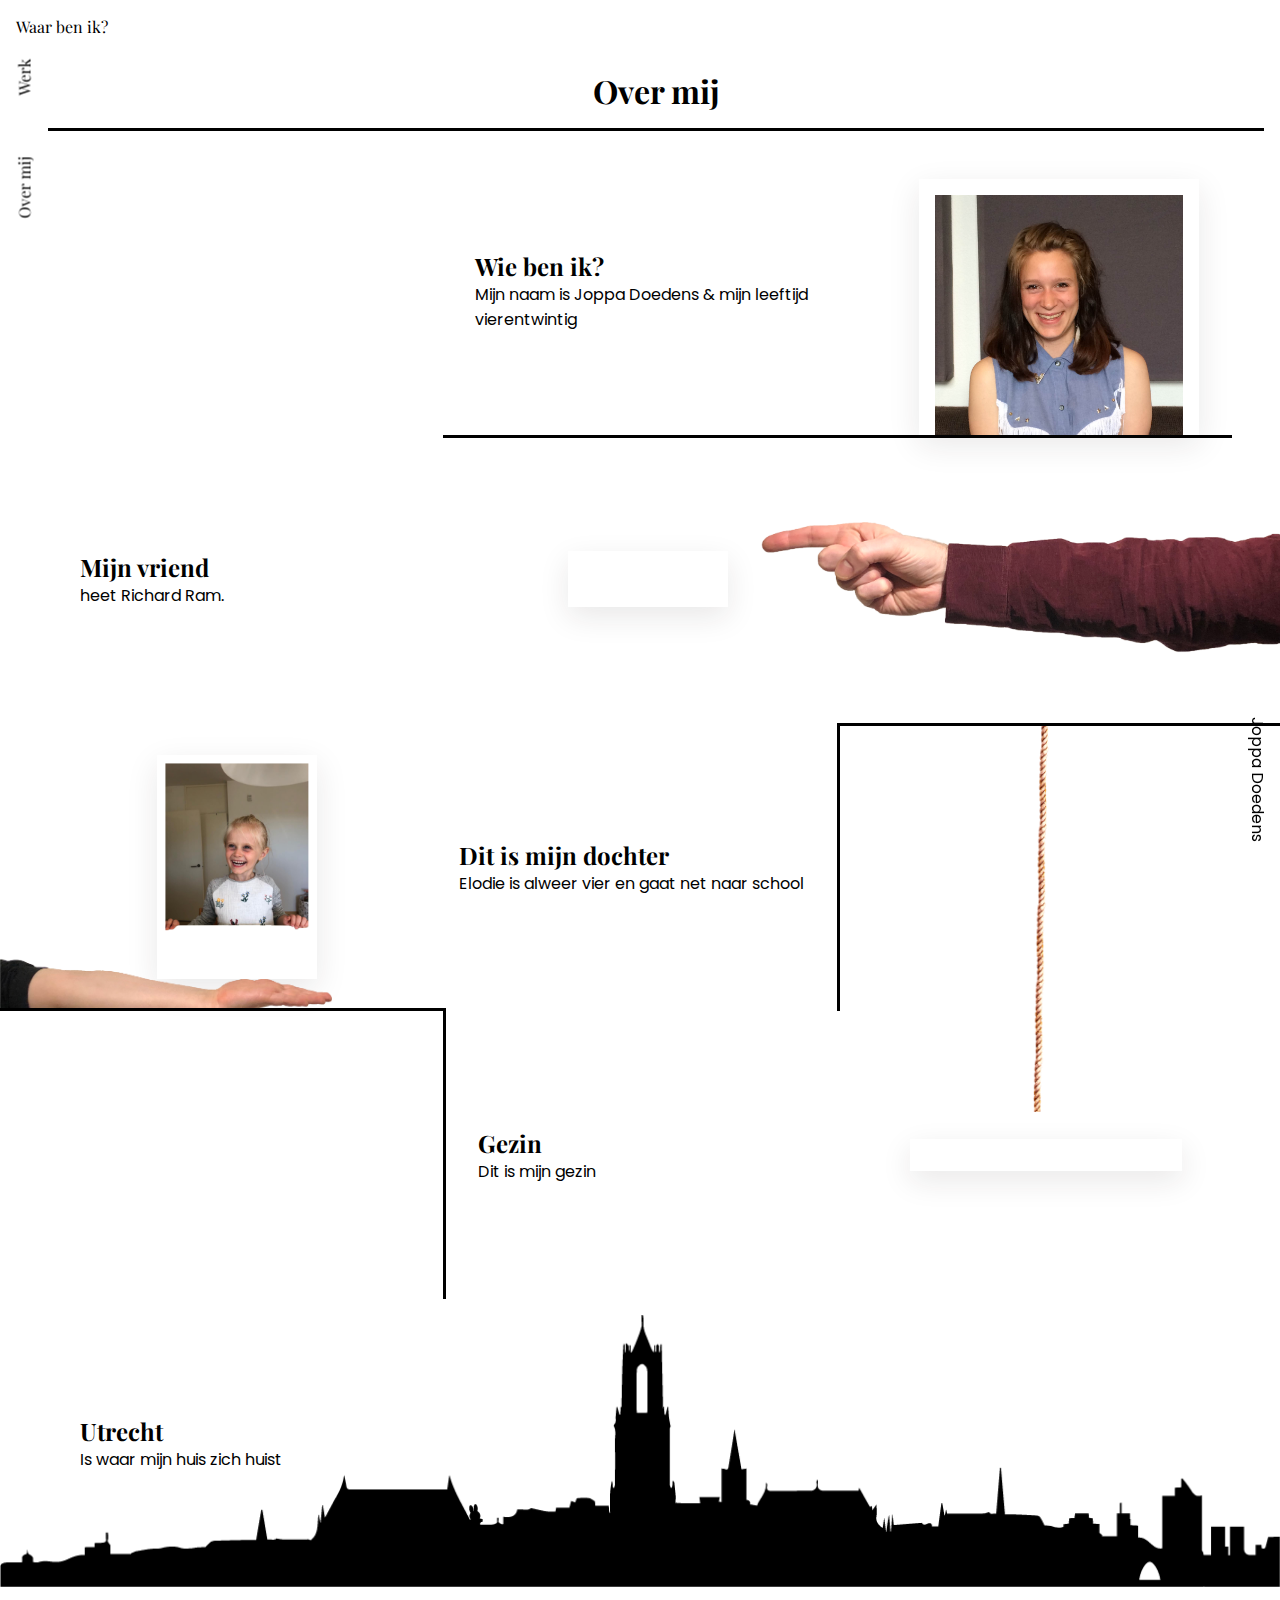
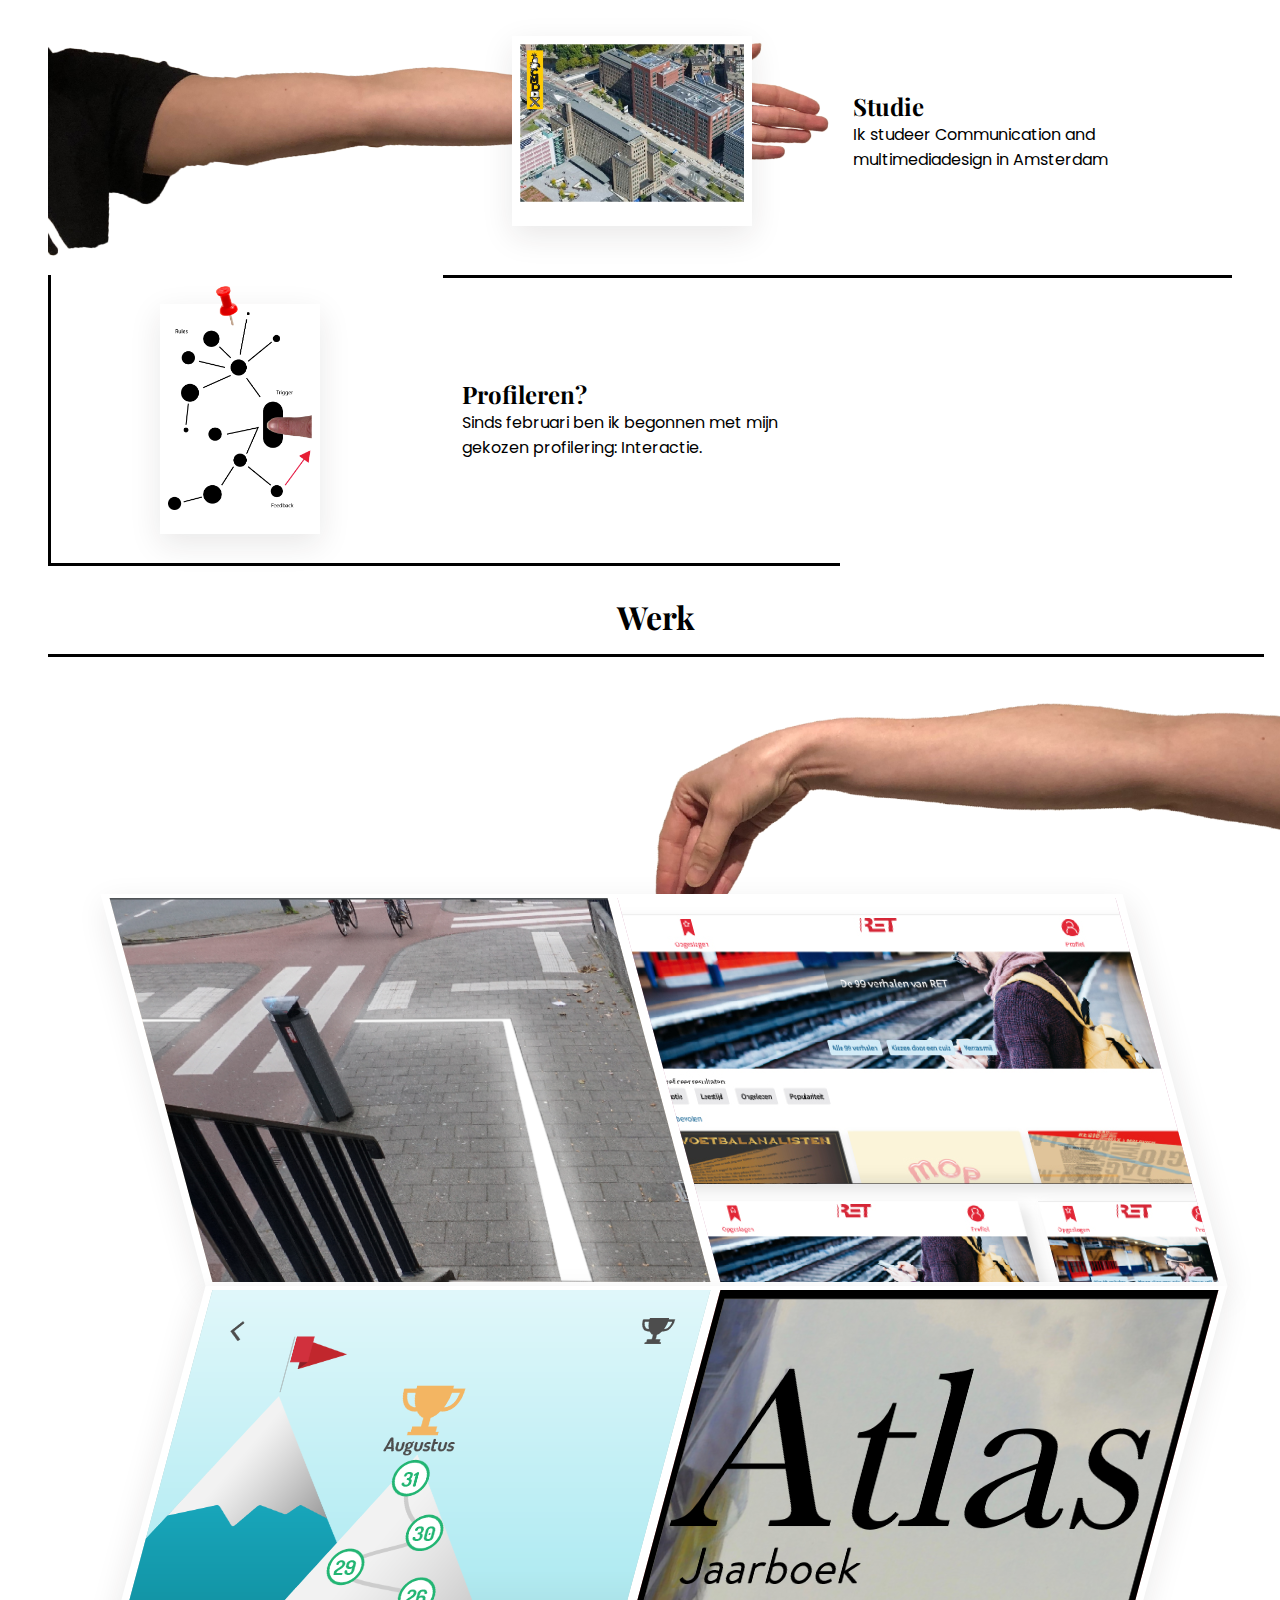
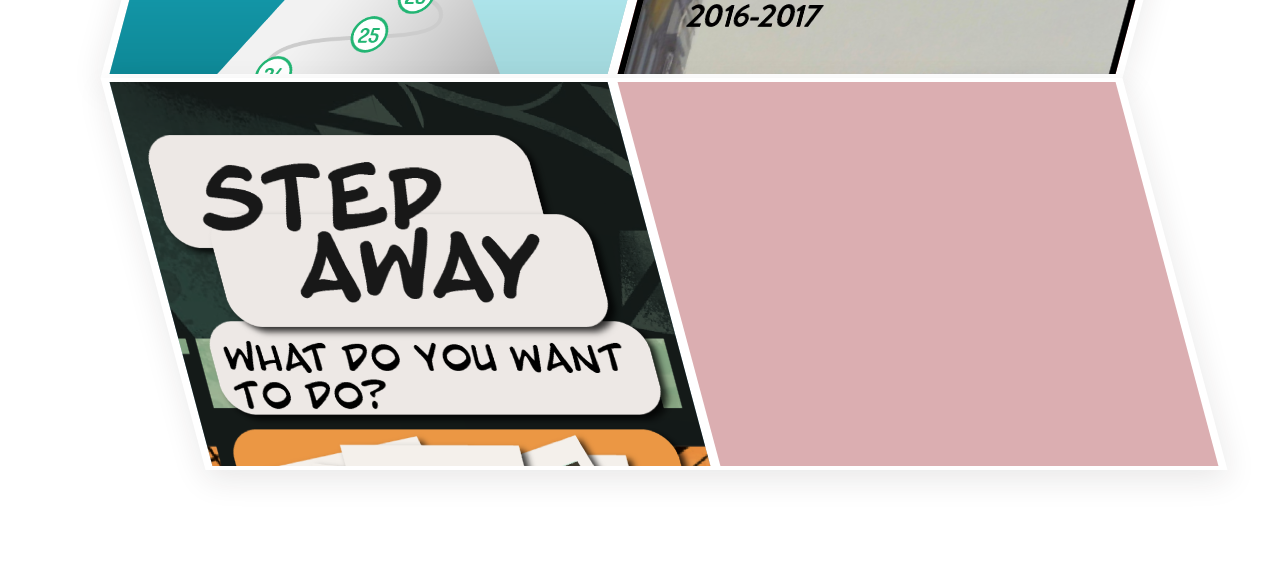
==== index.html @ a38662e9 "Initial commit" ====
<!DOCTYPE html>
<html lang="en">
<head>
  <meta charset="UTF-8">
  <meta name="viewport" content="width=device-width, initial-scale=1.0">
  <meta http-equiv="X-UA-Compatible" content="ie=edge">
  <title>Joppa Doedens</title>
  <link rel="stylesheet" href="styles/index.css">
  <link href="https://fonts.googleapis.com/css?family=Playfair+Display|Poppins" rel="stylesheet">
  <link rel="shortcut icon" type="image/png" href="images/favicon.png"/>
</head>

<!-- --------------------------------------------------------------------------- -->

<body>
<header>
<section>
  <ul>
    <li>Waar ben ik?</li>
    <li>Op de portefoliowebsite van Joppa Doedens</li>
  </ul>
  </section>

  <nav>
  <ul>
    <li><a href="#overmijdeel">Over mij</a></li>
    <li><a href="#werkdeel">Werk</a></li>
  </ul>
  </nav>

  <aside class="JoppaDoedens">
    <p>Joppa Doedens</p>
  </aside>
</header>

<!-- --------------------------------------------------------------------------- -->

<main>
<h1 id="overmijdeel">Over mij</h1>
<section>
<article class="Joppa">
  <header>
  <h2>Wie ben ik?</h2>
<p>Mijn naam is Joppa Doedens & mijn leeftijd vierentwintig</p>
  </header>

<footer>
<img src="images/Joppa Doedens Foto1.jpg" alt="">
</footer>
</article>

<article class="Vriend">
  <header>
  <h2>Mijn vriend</h2>
<p>heet Richard Ram.</p>
  </header>
  <footer>
<img src="images/Richard.JPG" alt="">
</footer>
</article>

<article class="Kind">
  <header>
  <h2>Dit is mijn dochter</h2>
<p>Elodie is alweer vier en gaat net naar school</p>
  </header>
  <footer>
<img src="images/Elodie.png" alt="">
</footer>
</article>

<article class="Gezin">
  <header>
  <h2>Gezin</h2>
<p>Dit is mijn gezin</p>
  </header>
  <footer>
<img id="gezinfoto" src="images/Gezin.JPG" alt="">
</footer>
</article>

<article class="Plaats">
  <header>
  <h2>Utrecht</h2>
<p>Is waar mijn huis zich huist</p>
  </header>
</article>

<article class="Studie">
  <header>
  <h2>Studie</h2>
<p>Ik studeer Communication and multimediadesign in Amsterdam</p>
  </header>
<footer>
<img src="images/HVA.jpg" alt="">
</footer>
</article>

<article class="Profilering">
  <header>
  <h2>Profileren?</h2>
<p>Sinds februari ben ik begonnen met mijn gekozen profilering: Interactie.</p>
</header>
<footer>
<img src="images/Interactie1.png" alt="">
</footer>
</article>


<div id="HandVriend" class="achtergrondafbeelding">
</div>

<div id="HandKind" class="achtergrondafbeelding">
</div>

<div id="TouwMetBordje" class="achtergrondafbeelding">
</div>

<div id="Skyline" class="achtergrondafbeelding">
</div>

<div id="HandStudie" class="achtergrondafbeelding">
</div>

<div id="PunaiseProfilering" class="achtergrondafbeelding">
</div>
</section>

<!-- --------------------------------------------------------------------------- -->

<h1 id="werkdeel" >Werk</h1>

<section>
  <header class="FotoLijstHand">
  </header>

  <div class="naarlinks">
    <div class="werk" id="werk1">
<a href="project1.html" id="werk1">
  <h2>Ledflow</h2>
</a>
    </div>

<div class="werk" id="werk2">
<a href="project2.html" id="werk2">
  <h2>RETverhalen</h2>
</a>
</div>
</div>

<div class="naarrechts">
  <div class="werk" id="werk3">
<a href="project3.html" id="werk3">
  <h2>Teunsjourney</h2>
</a>
  </div>

<div class="werk" id="werk4">
<a href="project4.html" id="werk4">
  <h2>Klasseboek</h2>
</a>
</div>
</div>

<div class="naarlinks">
<div class="werk" id="werk5">
<a href="project5.html" id="werk5">
  <h2>Step Away</h2>
</a>
</div>

<div class="werk" class="werk6">
<a href="project6.html" id="werk6">
  <h2>Geboortekaartje</h2>
</a>
</div>

</div>


</section>
</main>





  <script src="js/script.js"></script>
</body>
</html>
---- styles/index.css ----
/* -----------------------------Algemenezaken---------------------------------- */
* {
  margin: 0;
  padding: 0;
  font-family: 'Playfair Display', serif;
  background-repeat: no-repeat;
}

ul {
  list-style: none;
}

a {
  text-decoration: none;
  cursor: pointer;
  color: black;
}

p {
  color: black;
  font-size: 1em;
  font-family: 'Poppins', sans-serif;
}

em {
  font-style: normal;
}

fieldset {
  border: 0;
}

/* radiobuttons niet zichtbaar */
input {
  visibility: hidden;
  position: absolute;
  overflow: hidden;
}

form button {
  position: absolute;
  right: -999em;
}

/* -----------------------------Minderalgemenezaken---------------------------------- */
/* -----------------------------navigatie&alles aan de zijkanten/bovenkant---------------------------------- */
body header section {
  margin: 1em;
}

body header section ul {
  display: flex;
  flex-flow: row;
  justify-content: flex-start;
}

body header section ul li:nth-of-type(2) {
  margin-left: 1em;
  display: none;
}

body header section ul:hover li:nth-of-type(2) {
  display: block;
}

body header aside {
  transform: rotate(90deg);
  position: fixed;
  z-index: +9999;
  right: -2.5em;
  bottom: 12%;
}

body header nav {
  transform: rotate(-90deg);
  position: fixed;
  z-index: +9999;
  left: -3.5em;
  top: 8em;
  width: 10em;
}

body header nav ul li:hover {
  border-bottom: 0.01em solid;
}

body header nav ul {
  display: flex;
  flex-flow: row;
  justify-content: space-between;
}

/* -----------------------------Main---------------------------------- */
/* -----------------------------Over mij---------------------------------- */
img {
  width: 100%;
}

main {
  margin: 0 3em;
}

h1 {
  width: 100%;
  text-align: center;
  padding: 0.5em;
  border-bottom: solid;
}

article {
  height: 100%;
  width: 100%;
}

main section:first-of-type {
  display: grid;
  grid-template-columns: 1fr 1fr 1fr;
  grid-auto-rows: 18em;
  margin: 1em 0;
}

main section:first-of-type article {
  display: flex;
  flex-flow: row;
  justify-content: space-around;
}

main section:first-of-type article header {
  width: 50%
}

main section:first-of-type article header {
  display: flex;
  justify-content: center;
  align-items: flex-start;
  flex-direction: column;
  margin: 0 2em;
}

main section:first-of-type article footer {
  width: 50%;
  padding: 1em;
  display: flex;
  align-items: center;
  justify-content: center;
}

main section:first-of-type article footer img {
  width: 9em;
  background-color: white;
  padding: 0.5em 0.5em 1.5em 0.5em;
  box-shadow: 0 10px 30px 0 rgba(35, 31, 32, .1);
  z-index: 99;
}

main section:first-of-type article:first-of-type footer img {
  width: 15.5em;
  /* background-color: transparent; */
  padding: 1em 1em 0em 1em;
  /* padding: 0; */
  /* box-shadow: none; */
  margin: 2em 0em 0em 2em;
}

main section article.Joppa {
  grid-area: 1/2/2/4;
  border-bottom: solid;
}

main section article.Vriend {
  grid-area: 2/1/3/3;
}

main section article.Vriend footer img {
  padding: 0.5em 0.5em 3em 0.5em;
}

main section article.Kind {
  grid-area: 3/1/4/3;
  flex-flow: row-reverse;
  border-right: solid;
}

main section article.Gezin {
  grid-area: 4/2/5/4;
  border-left: solid;
}

main section article.Gezin footer img {
  width: 16em;
}

main section article.Plaats {
  grid-area: 5/1/6/4;
  justify-content: flex-start;
}

main section article.Studie {
  grid-area: 6/2/7/4;
  flex-flow: row-reverse;
  border-bottom: solid;
}

main section article.Studie footer img {
  width: 14em;
}

main section article.Profilering {
  grid-area: 7/1/8/3;
  flex-flow: row-reverse;
  border-left: solid;
  border-bottom: solid;
}

div {
  z-index: -1;
  margin-right: -3em;
}

main section div#HandVriend {
  grid-area: 2/2/3/4;
  /* background: rgb(219, 174, 177); */
  background-image: url(../images/Richardwijzenmouw.png);
  background-size: 80%;
  background-position-y: 50%;
  background-position-x: 180%;
}

main section div#HandKind {
  grid-area: 3/1/4/2;
  /* background: rgb(153, 196, 218); */
  margin: 0 -0.2em 0 -3em;
  background-image: url(../images/Elodiehoudop1.png);
  background-size: 80%;
  background-position-y: 13em;
  border-bottom: solid;
}

main section div#TouwMetBordje {
  grid-area: 3/3/5/4;
  /* background: rgb(223, 173, 149); */
  background-image: url(../images/touw.png);
  background-size: 3em;
  background-position-x: 45%;
  z-index: 1;
  border-top: solid;
}

main section div#Skyline {
  grid-area: 5/1/6/4;
  /* background: rgb(172, 203, 202); */
  background-image: url("../images/utrechtskyline.png");
  background-size: 100%;
  background-position-y: 100%;
  margin: 0 -3em;
}

main section div#HandStudie {
  grid-area: 6/1/7/3;
  /* background: rgb(208, 148, 180); */
  background-image: url(../images/Joppahandgeven1.png);
  background-size: 105%;
  background-position-y: 50%;
  background-position-x: 50%;
  margin: 0;
}

main section div#PunaiseProfilering {
  grid-area: 7/1/8/2;
  /* background: rgb(208, 148, 180); */
  background-image: url(../images/punaise.png);
  background-size: 2.5em;
  background-position-x: 45%;
  z-index: 99;
  margin: 0em;
}

/* -----------------------------Werk---------------------------------- */
main section:last-of-type {
  width: 100%;
  display: flex;
  align-items: center;
  flex-direction: column;
  padding-bottom: 6em;
}

main section:last-of-type header.FotoLijstHand {
  width: 100%;
  background-image: url(../images/Joppahangen.png);
  padding: 10%;
  background-size: 70%;
  background-position-y: 40%;
  background-position-x: 160%;
}

main section:last-of-type div a h2 {
  width: 100%;
  text-align: center;
  font-family: 'Poppins', sans-serif;
  transition: color 1s ease-in-out;
}

main section:last-of-type div.naarlinks {
  display: flex;
  justify-content: space-between;
  width: 85%;
  z-index: 99;
  background-color: white;
  padding: 0.25em 0.5em;
  box-shadow: 0 10px 30px 0 rgba(35, 31, 32, .1);
}

main section:last-of-type div.naarrechts {
  display: flex;
  justify-content: space-between;
  width: 85%;
  z-index: 99;
  background-color: white;
  padding: 0.25em 0.5em;
  box-shadow: 0 10px 30px 0 rgba(35, 31, 32, .1);
}

main section:last-of-type div div.werk {
  width: 49.5%;
  margin: 0em;
}

main section:last-of-type div a {
  background-size: 100%;
  background-position-x: 50%;
  width: 100%;
  height: 24em;
  display: flex;
  justify-content: center;
  align-items: center;
  transition: color .2s ease-out;
  color: white;
}

main section:last-of-type div a h2 {
  display: none;
}

main section:last-of-type div a:hover h2 {
  display: block;
}

main section:last-of-type div.naarlinks {
  transform: skew(15deg);
}

main section:last-of-type div.naarrechts {
  transform: skew(-15deg);
}

main section:last-of-type div a#werk1 {
  background-image: url(../images/1Ledflow.png);
  background-color: antiquewhite;
}

main section:last-of-type div a:hover#werk1 {
  background-image: none;
}

main section:last-of-type div a#werk2 {
  background-image: url(../images/2RETverhalen.jpg);
  background-size: 115%;
  background-color: rgb(208, 148, 180);
}

main section:last-of-type div a:hover#werk2 {
  background-image: none;
}

main section:last-of-type div a#werk3 {
  background-image: url(../images/3Teunsjourney.png);
  background-color: rgb(172, 203, 202);
}

main section:last-of-type div a:hover#werk3 {
  background-image: none;
}

main section:last-of-type div a#werk4 {
  background-image: url(../images/4klasseboek.png);
  background-color: lightcoral;
}

main section:last-of-type div a:hover#werk4 {
  background-image: none;
}

main section:last-of-type div a#werk5 {
  background-image: url(../images/5Stepaway.png);
  background-color: rgb(153, 196, 218);
}

main section:last-of-type div a:hover#werk5 {
  background-image: none;
}

main section:last-of-type div a#werk6 {
  background-image: url(../images/6geboortekaartje.png);
  background-color: rgb(219, 174, 177);
}

main section:last-of-type div a:hover#werk6 {
  background-image: none;
}

main section:last-of-type div a#werk7 {
  background-image: url(../images/7Teunsjourney.jpg);
}

main section:last-of-type div a:hover#werk7 {
  background-color: rgb(223, 173, 149);
  background-image: none;
}

main section:last-of-type div a#werk8 {
  background-color: antiquewhite;
  background-image: url(../images/album8.jpg);
}

main section:last-of-type div a:hover#werk8 {
  background-image: none;
}

main section:last-of-type div a#werk9 {
  background-color: lightblue;
  background-image: url(../images/album9.jpg);
}

main section:last-of-type div a:hover#werk9 {
  background-image: none;
}

/* -----------------------------Projectpagina's---------------------------------- */
body.projectpagina main section {
  display: grid;
  grid-template-columns: 1fr 1fr 1fr 1fr 1fr 1fr;
  grid-auto-rows: 9em;
  margin: 1em 0;
  grid-gap: 0.2em;
}

body.projectpagina main section div.projectfoto {
  transform: none;
  width: 100%;
  height: 100%;
  box-shadow: none;
  z-index: -1;
  padding: 0em;
}

body.projectpagina main section article {
  display: flex;
  flex-flow: column;
  justify-content: center;
  align-items: flex-start;
}

body.projectpagina main section article.Opdracht {
  grid-area: 1/1/4/4;
}

body.projectpagina main section article.Oplossing {
  grid-area: 4/4/7/7;
  max-width: 80%;
}

body.projectpagina main section div#Probleemhand {
  grid-area: 3/1/4/3;
  background-image: url(../images/Projectfotos/joppaophouden.png);
  background-size: 160%;
  background-position-y: 70%;
  background-position-x: 140%;
  margin: 0;
}

body.projectpagina main section div#Oplossinghand {
  grid-area: 4/6/6/7;
  background-image: url(../images/Projectfotos/Joppaho.png);
  background-size: 180%;
  background-position-y: -30%;
  background-position-x: -30%;
  margin: 0;
}

body.projectpagina main section div.projectfoto {
  background-size: 200%;
}

body.projectpagina main section div#project1foto1 {
  background-image: url(../images/Projectfotos/Ledflow/zebra.png);
  grid-area: 1/4/3/7;
  background-size: 120%;
  z-index: -3;
}

body.projectpagina main section div#project1foto2 {
  background-image: url(../images/Projectfotos/Ledflow/lijn.png);
  grid-area: 2/4/4/6;
  background-size: 180%;
}

body.projectpagina main section div#project1foto3 {
  background-image: url(../images/Projectfotos/Ledflow/knop.png);
  grid-area: 2/5/4/7;
  background-size: 180%;
  z-index: -2;
  background-position-x: -7em;
}

body.projectpagina main section div#project1foto4 {
  background-image: url(../images/Projectfotos/Ledflow/Storyboard.png);
  grid-area: 4/1/6/4;
  background-size: 100%;
}

body.projectpagina main section div#project1foto5 {
  background-image: url(../images/Projectfotos/Ledflow/Microinteracties1.png);
  grid-area: 6/1/7/4;
  background-size: 100%;
  background-position-y: -5em;
}

body.projectpagina main section div#project1foto6 {
  background-image: url(#);
  grid-area: 6/3/7/4;
  background-size: 100%;
  background-color: transparent;
}

body.projectpagina main section video {
  grid-area: 7/4/9/7;
  width: 100%;
}

/* -------------------------------project2(RET)------------------------------------- */
body.projectpagina main section div#project2foto1 {
  background-image: url(../images/Projectfotos/Retreisverhalen/huisstijl.jpg);
  grid-area: 1/4/3/7;
  background-size: 120%;
  z-index: -3;
}

body.projectpagina main section div#project2foto2 {
  background-image: url(../images/Projectfotos/Retreisverhalen/Costumerjourney.png);
  grid-area: 2/4/4/6;
  background-size: 140%;
}

body.projectpagina main section div#project2foto3 {
  background-image: url(../images/Projectfotos/Retreisverhalen/Tekengebied4.png);
  grid-area: 3/6/4/6;
  background-size: 180%;
  z-index: -2;
}

body.projectpagina main section div#project2foto4 {
  background-image: url(../images/Projectfotos/Retreisverhalen/responsive.png);
  grid-area: 4/1/6/4;
  background-size: 100%;
}

body.projectpagina main section div#project2foto5 {
  background-image: url(../images/Projectfotos/Retreisverhalen/hoofdschermen.png);
  grid-area: 6/1/7/2;
  background-size: 100%;
}

body.projectpagina main section div#project2foto6 {
  background-image: url(../images/Projectfotos/Retreisverhalen/subschermen.png);
  grid-area: 6/2/7/3;
  background-size: 100%;
}

body.projectpagina main section div#project2foto7 {
  background-image: url(../images/Projectfotos/Retreisverhalen/microinteractie.png);
  grid-area: 6/3/7/4;
  background-size: 100%;
}

body.projectpagina main section a {
  font-family: 'Poppins', sans-serif;
  border-left: 0.05em black solid;
}

body.projectpagina main section a:hover {
  text-decoration: underline;
}

body.projectpagina main section a#RETverhalenwebsite {
  grid-area: 7/1/8/4;
}

body.projectpagina main section a#Ontwerpdocumentatie {
  grid-area: 7/4/8/7;
}

/* -------------------------------project3(Teunsjourney)------------------------------------- */
body.projectpagina main section div#project3foto1 {
  background-image: url(../images/Projectfotos/Teunsjourney/storyboard.png);
  grid-area: 1/4/4/6;
  background-size: 100%;
  z-index: -1;
}

body.projectpagina main section div#project3foto2 {
  background-image: url(#);
  grid-area: 2/4/4/6;
  background-size: 110%;
  background-color: transparent;
}

body.projectpagina main section div#project3foto3 {
  background-image: url(../images/Projectfotos/Teunsjourney/berg.jpeg);
  grid-area: 1/6/4/7;
  background-size: 127%;
  z-index: -1;
}

body.projectpagina main section div#project3foto4 {
  background-image: url(../images/Projectfotos/Teunsjourney/flow.png);
  grid-area: 4/1/7/4;
  background-size: 100%;
}

body.projectpagina main section div#project3foto5 {
  background-image: url(#);
  grid-area: 6/1/7/4;
  background-size: 100%;
  background-color: transparent;
}

body.projectpagina main section div#project3foto6 {
  background-image: url(#);
  grid-area: 6/3/7/4;
  background-size: 100%;
  background-color: transparent;
}

/* -------------------------------project4(Klasseboek)------------------------------------- */
body.projectpagina main section div#project4foto1 {
  background-image: url(#);
  grid-area: 1/4/4/7;
  background-size: 140%;
  z-index: -3;
  background-color: transparent;
}

body.projectpagina main section div#project4foto2 {
  background-image: url(../images/Projectfotos/Klasseboek/1.png);
  grid-area: 1/4/3/6;
  background-size: 100%;
  margin: 0.5em;
  z-index: -2;
  background-position-x: 50%;
  background-position-y: 20%;
      padding-right: 6.5em;
  box-shadow: 0 10px 30px 0 rgba(35, 31, 32, .1);
}

body.projectpagina main section div#project4foto3 {
  background-image: url(../images/Projectfotos/Klasseboek/2.png);
  grid-area: 2/5/4/7;
  background-size: 140%;
  z-index: -1;
  margin: -0.5em;
  /* background-position-x: 50%; */
  background-position-y: 80%;
  box-shadow: 0 10px 30px 0 rgba(35, 31, 32, .1);
}

body.projectpagina main section div#project4foto4 {
  background-image: url(../images/Projectfotos/Klasseboek/3.png);
  grid-area: 4/1/6/3;
  background-size: 140%;
  box-shadow: 0 10px 30px 0 rgba(35, 31, 32, .1);
}

body.projectpagina main section div#project4foto5 {
  background-image: url(../images/Projectfotos/Klasseboek/4.png);
  grid-area: 6/1/7/4;
  background-size: 100%;
  background-position-y: -5em;
  box-shadow: 0 10px 30px 0 rgba(35, 31, 32, .1);
}

body.projectpagina main section div#project4foto6 {
  background-image: url(#);
  grid-area: 6/3/7/4;
  background-size: 100%;
  background-color: transparent;
}

body.projectpagina main section a#klassboekpdf {
  grid-area: 7/1/8/4;
}

/* -------------------------------project5(Step away)------------------------------------- */
body.projectpagina main section div#project5foto1 {
  background-image: url(../images/Projectfotos/Stepaway/beespray.png);
  grid-area: 3/4/4/5;
  background-size: 40%;
  z-index: -3;
  background-position-x: 50%;
  background-position-y: 50%;
  transform: rotate(-20deg);

}

body.projectpagina main section div#project5foto2 {
  background-image: url(../images/Projectfotos/Stepaway/5_0-50-100-0-2.png);
  grid-area: 1/6/2/7;
  background-size: 80%;
  background-position-x: 50%;
}

body.projectpagina main section div#project5foto3 {
  background-image: url(../images/Projectfotos/Stepaway/Startscherm.png);
  grid-area: 1/4/4/7;
  background-size: 50%;
  background-position-x: 50%;
  background-position-y: 50%;
  z-index: -2;
}

body.projectpagina main section div#project5foto4 {
  background-image: url(../images/Projectfotos/Stepaway/menu.png);
  grid-area: 4/1/7/3;
  background-size: 80%;
}

body.projectpagina main section div#project5foto5 {
  background-image: url(../images/Projectfotos/Stepaway/SomthingIDontNeed6.png);
  grid-area: 5/2/8/4;
  background-size: 80%;
  background-position-x: 100%;
}

body.projectpagina main section div#project5foto6 {
  background-image: url(../images/Projectfotos/Stepaway/spray-paint-banner-11-1024x393_0-50-100-0-2.png);
  grid-area: 7/1/8/3;
  background-size: 80%;
  background-position-x: 40%;
  background-position-y: 50%;
}

/* -------------------------------project6(Geboortekaartje)------------------------------------- */
body.projectpagina main section div#project6foto1 {
  background-image: url(../images/Projectfotos/GeboortekaartjeCorlijn/1.png);
  grid-area: 4/1/6/4;
  background-size: 80%;
  background-position-x: 50%;
}

body.projectpagina main section div#project6foto2 {
  background-image: url(../images/Projectfotos/GeboortekaartjeCorlijn/3.png);
  grid-area: 5/1/7/4;
  background-size: 80%;
  margin-top: 6em;
  background-position-x: 50%;
  background-position-y: 100%;
}

body.projectpagina main section div#project6foto3 {
  background-image: url(#);
  grid-area: 2/5/4/7;
  background-color: transparent;
}

body.projectpagina main section div#project6foto4 {
  background-image: url(../images/Projectfotos/GeboortekaartjeCorlijn/4.png);
    grid-area: 7/4/11/7;
  background-size: 100%;
}

body.projectpagina main section div#project6foto5 {
  background-image: url(../images/Projectfotos/GeboortekaartjeCorlijn/5.png);
    grid-area: 1/4/4/7;
  background-size: 100%;
}

body.projectpagina main section div#project6foto6 {
  background-image: url(#);
  grid-area: 6/3/7/4;
  background-size: 100%;
  background-color: transparent;
}
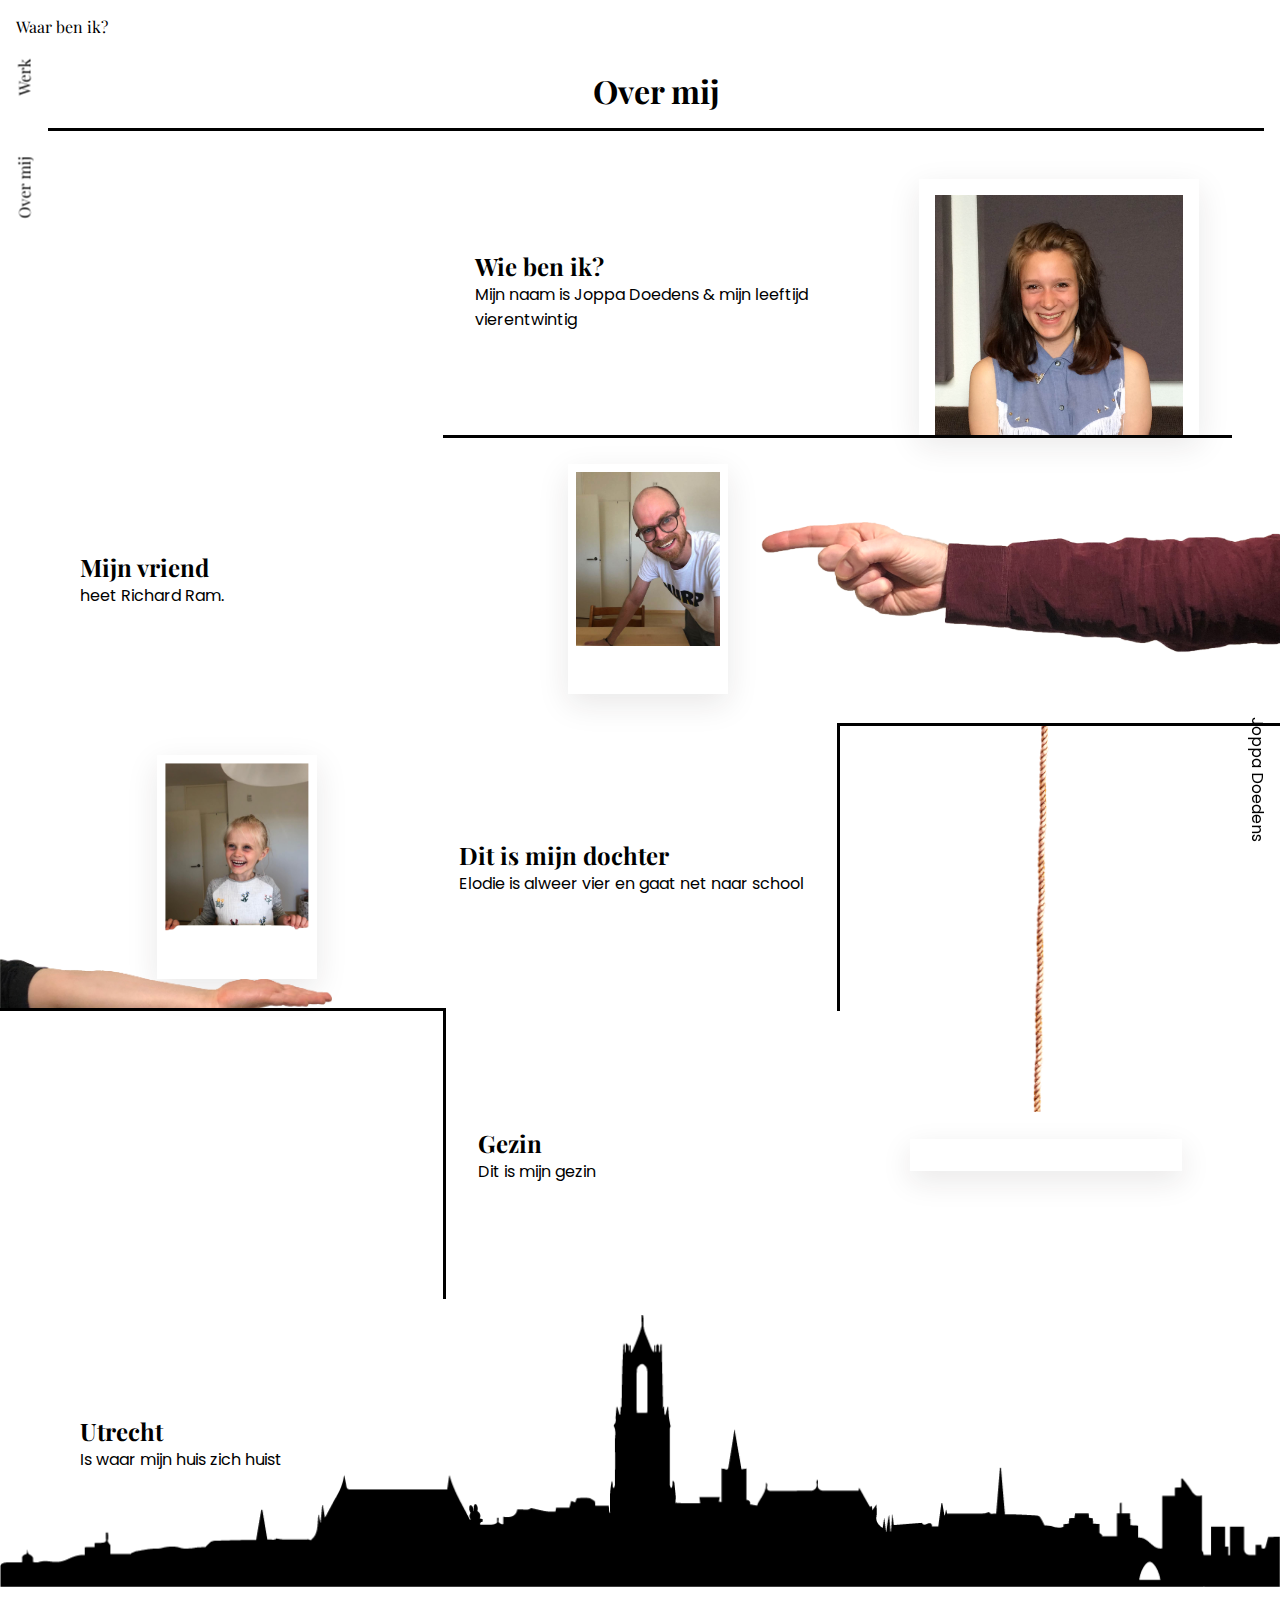
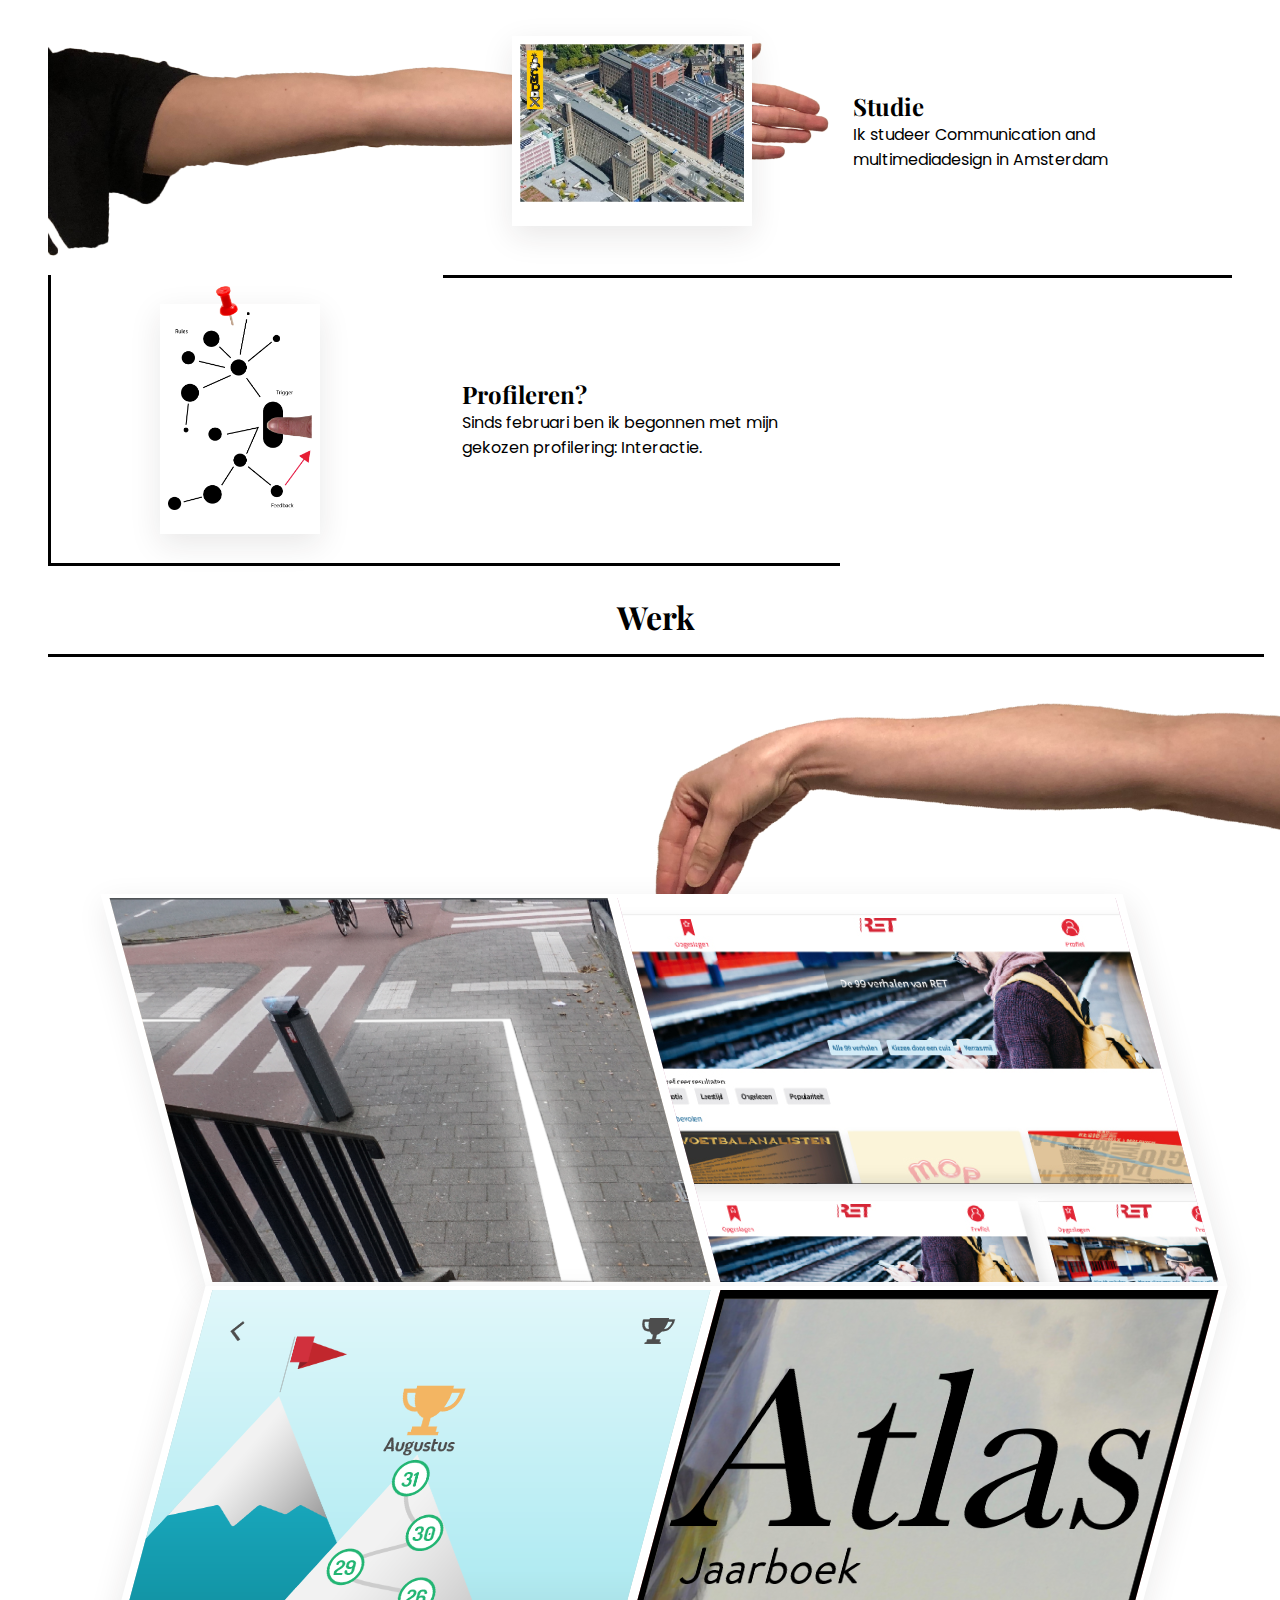
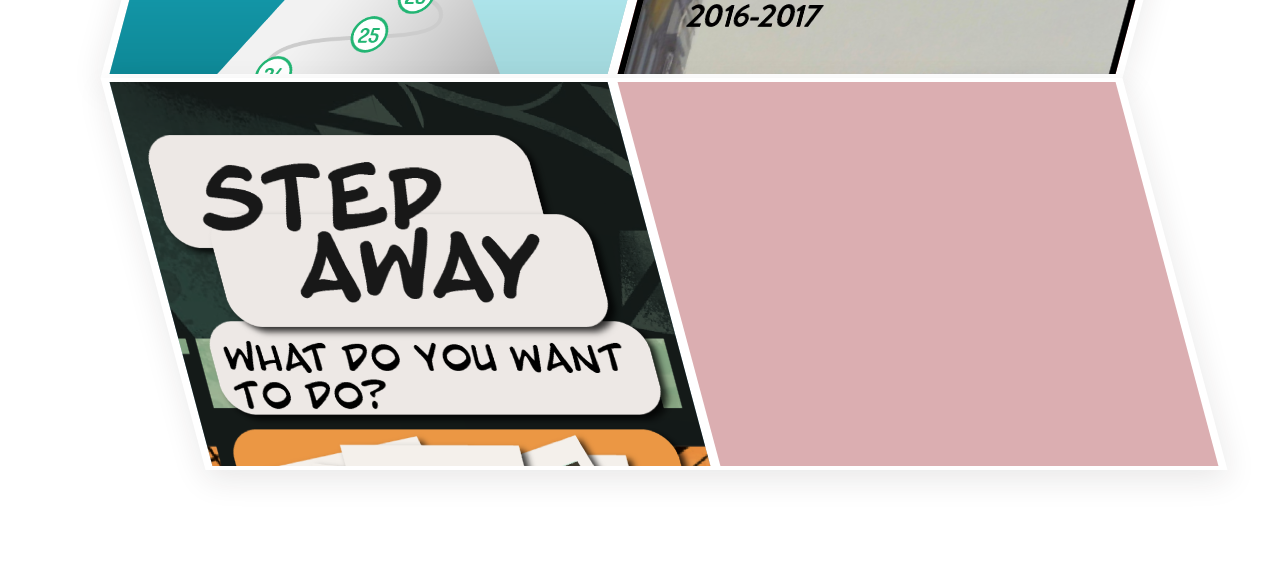
==== commit 6f44c81d: "JPG naar jpg" ====
--- a/index.html
+++ b/index.html
@@ -55,7 +55,7 @@
 <p>heet Richard Ram.</p>
   </header>
   <footer>
-<img src="images/Richard.JPG" alt="">
+<img src="images/Richard.jpg" alt="">
 </footer>
 </article>
 
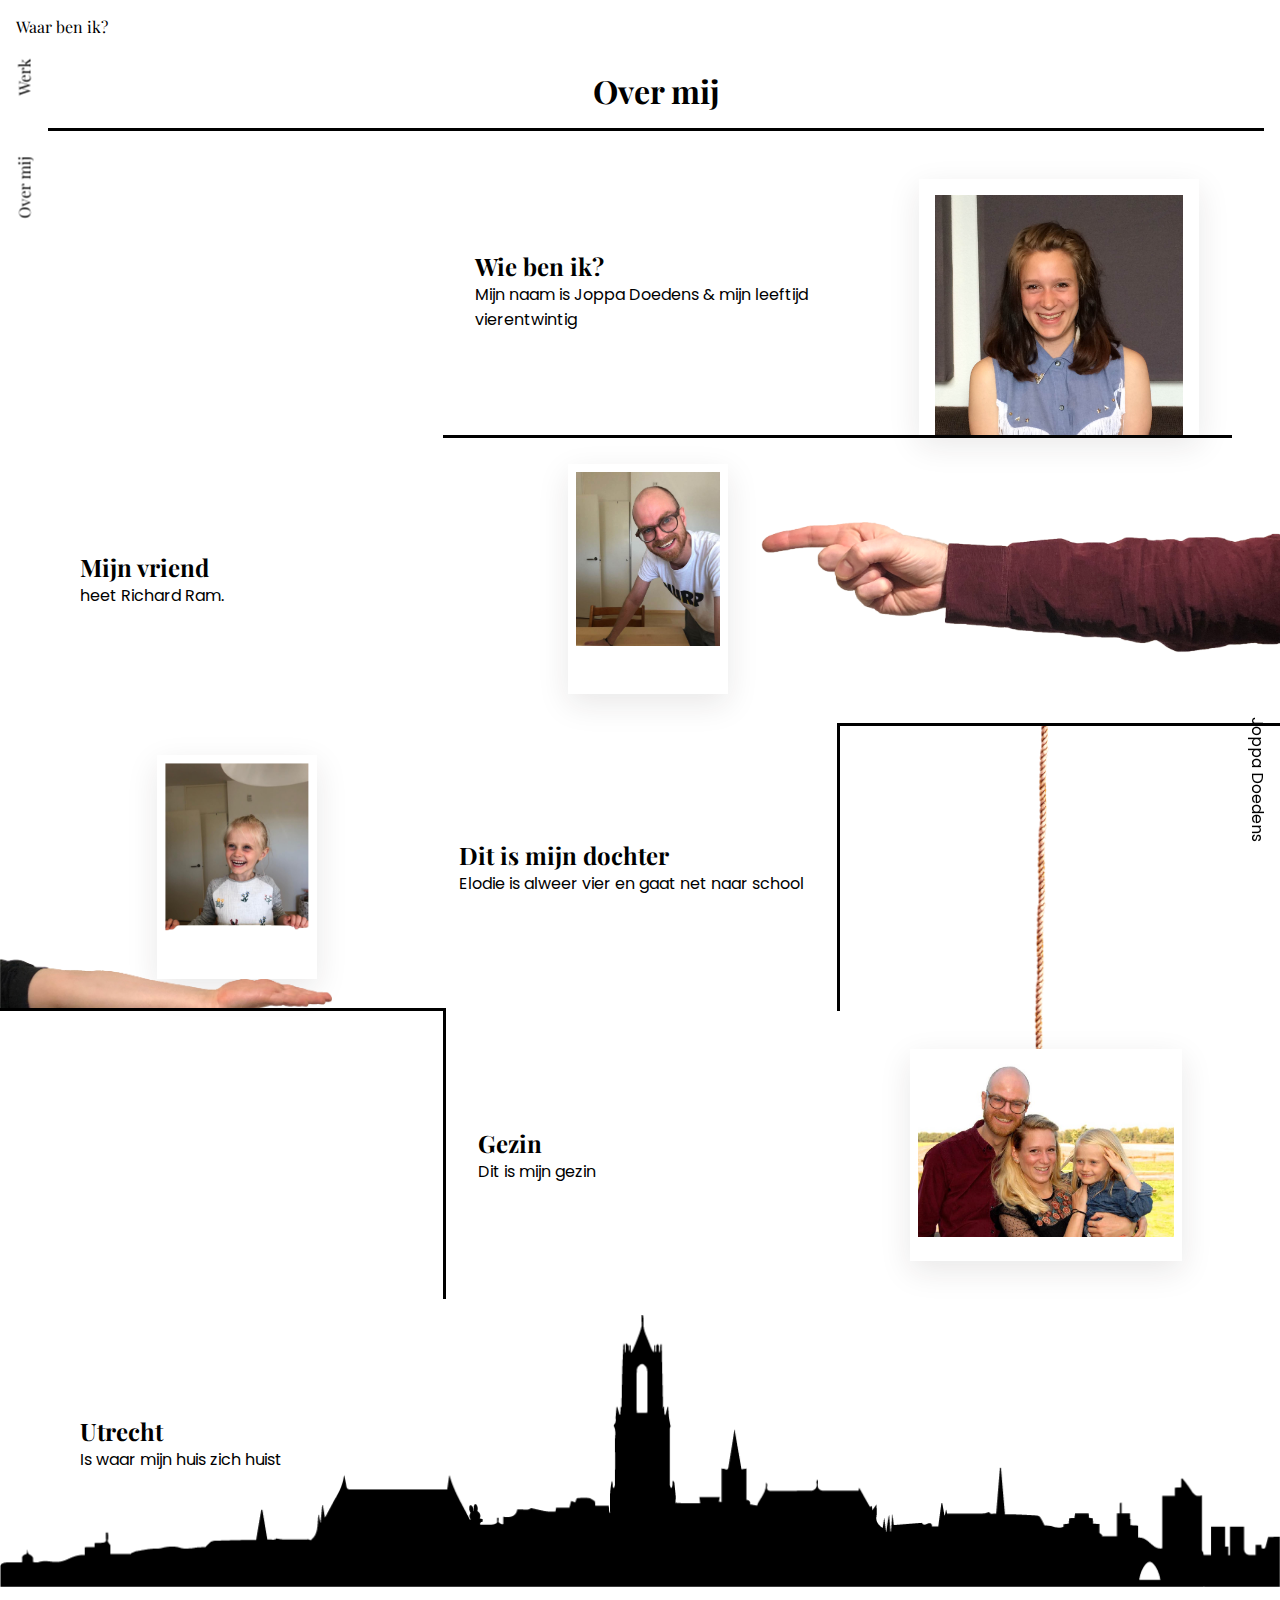
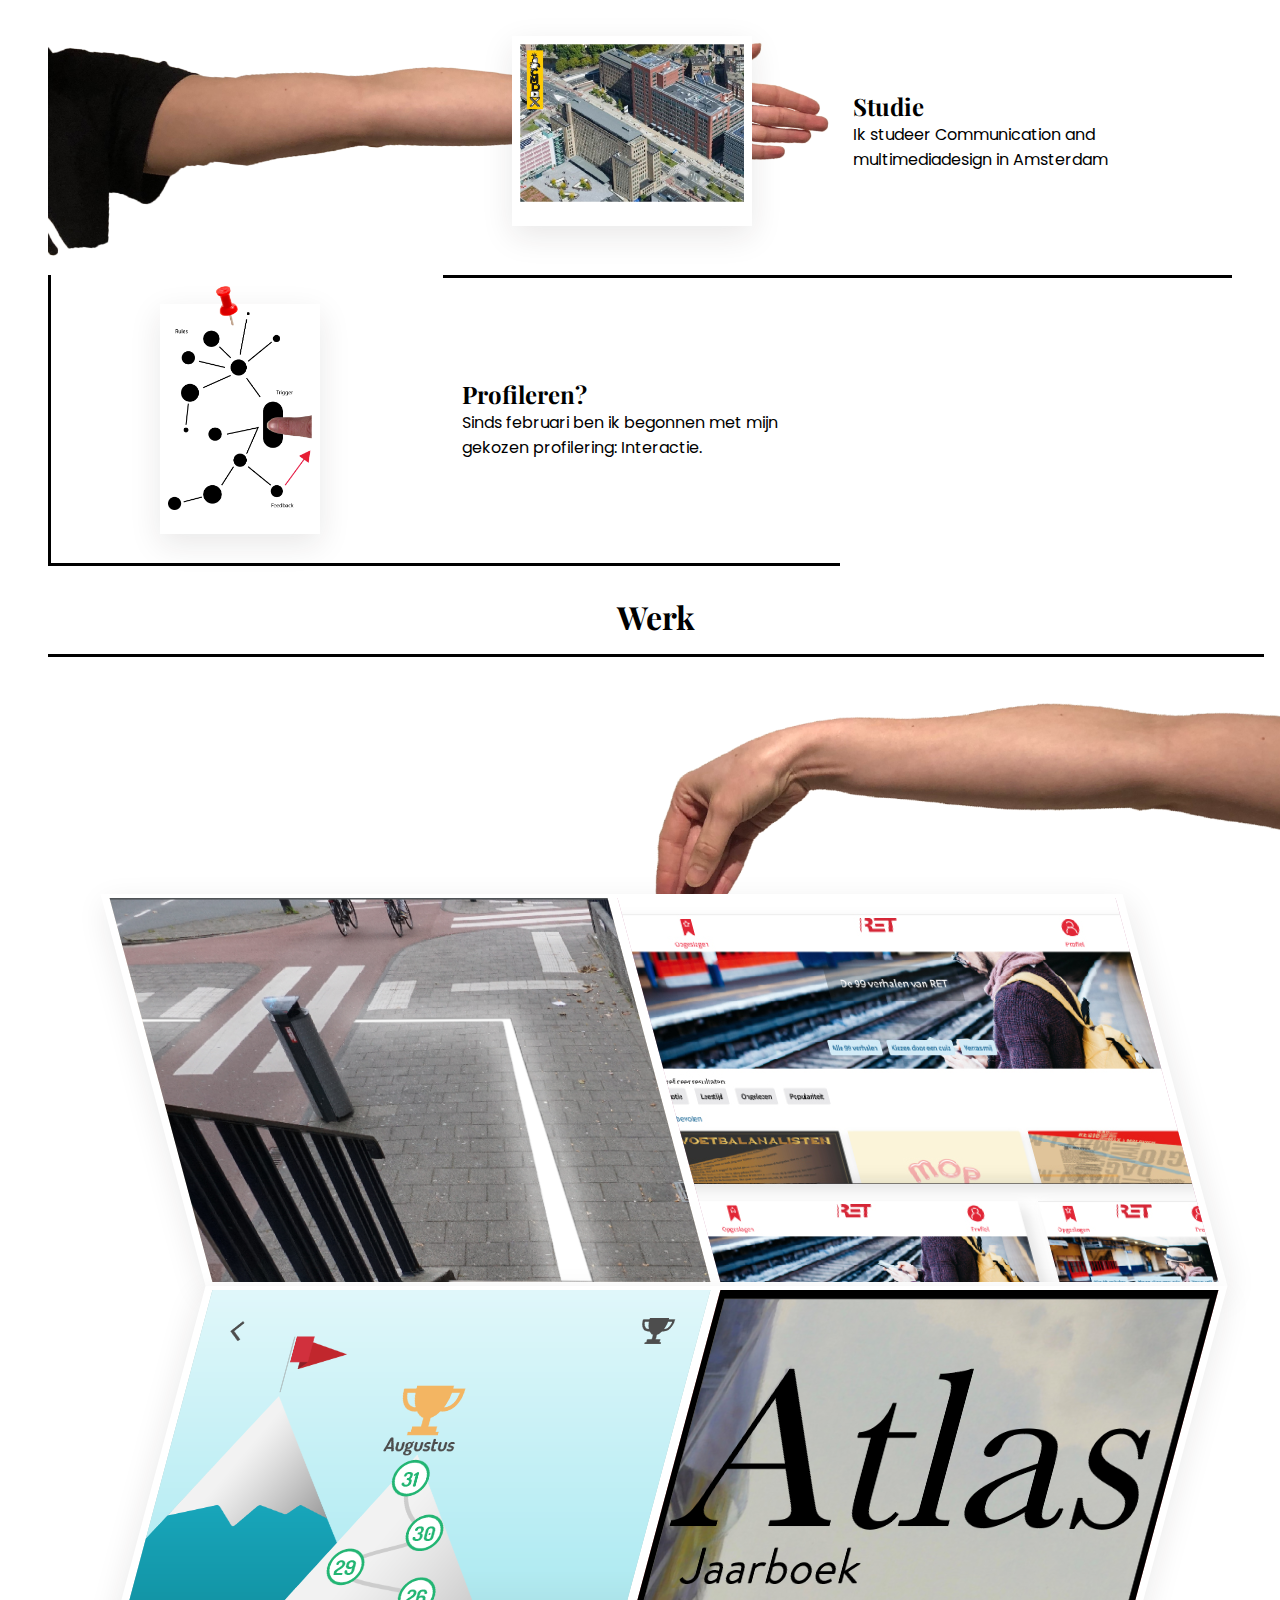
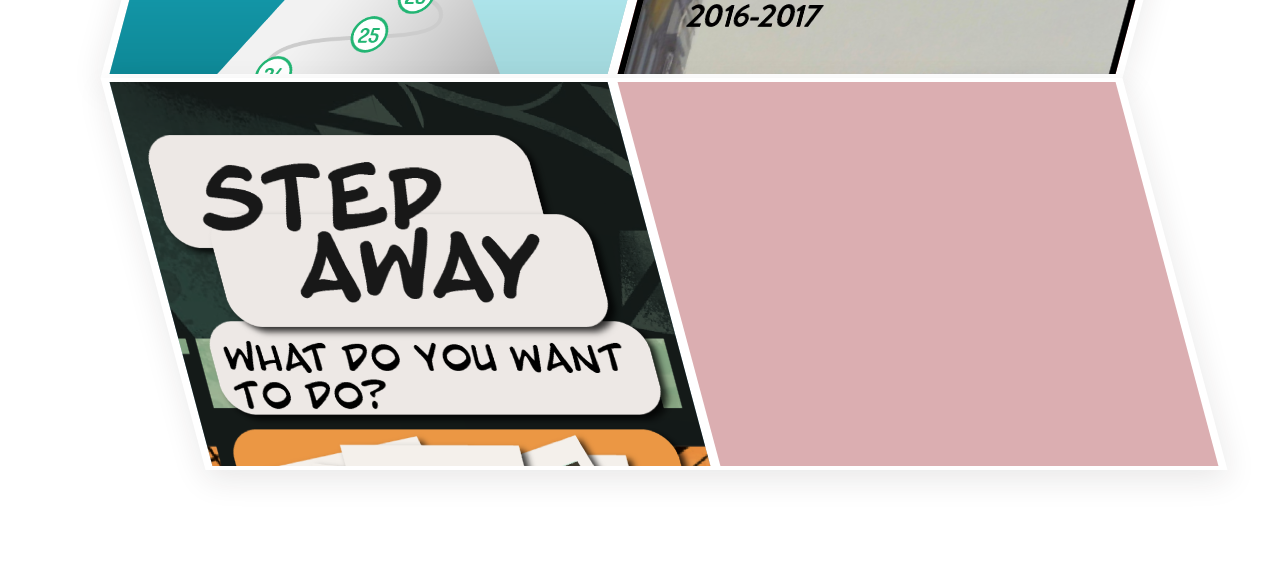
==== commit 55862e1c: "JPG naar jpg" ====
--- a/index.html
+++ b/index.html
@@ -75,7 +75,7 @@
 <p>Dit is mijn gezin</p>
   </header>
   <footer>
-<img id="gezinfoto" src="images/Gezin.JPG" alt="">
+<img id="gezinfoto" src="images/Gezin.jpg" alt="">
 </footer>
 </article>
 
